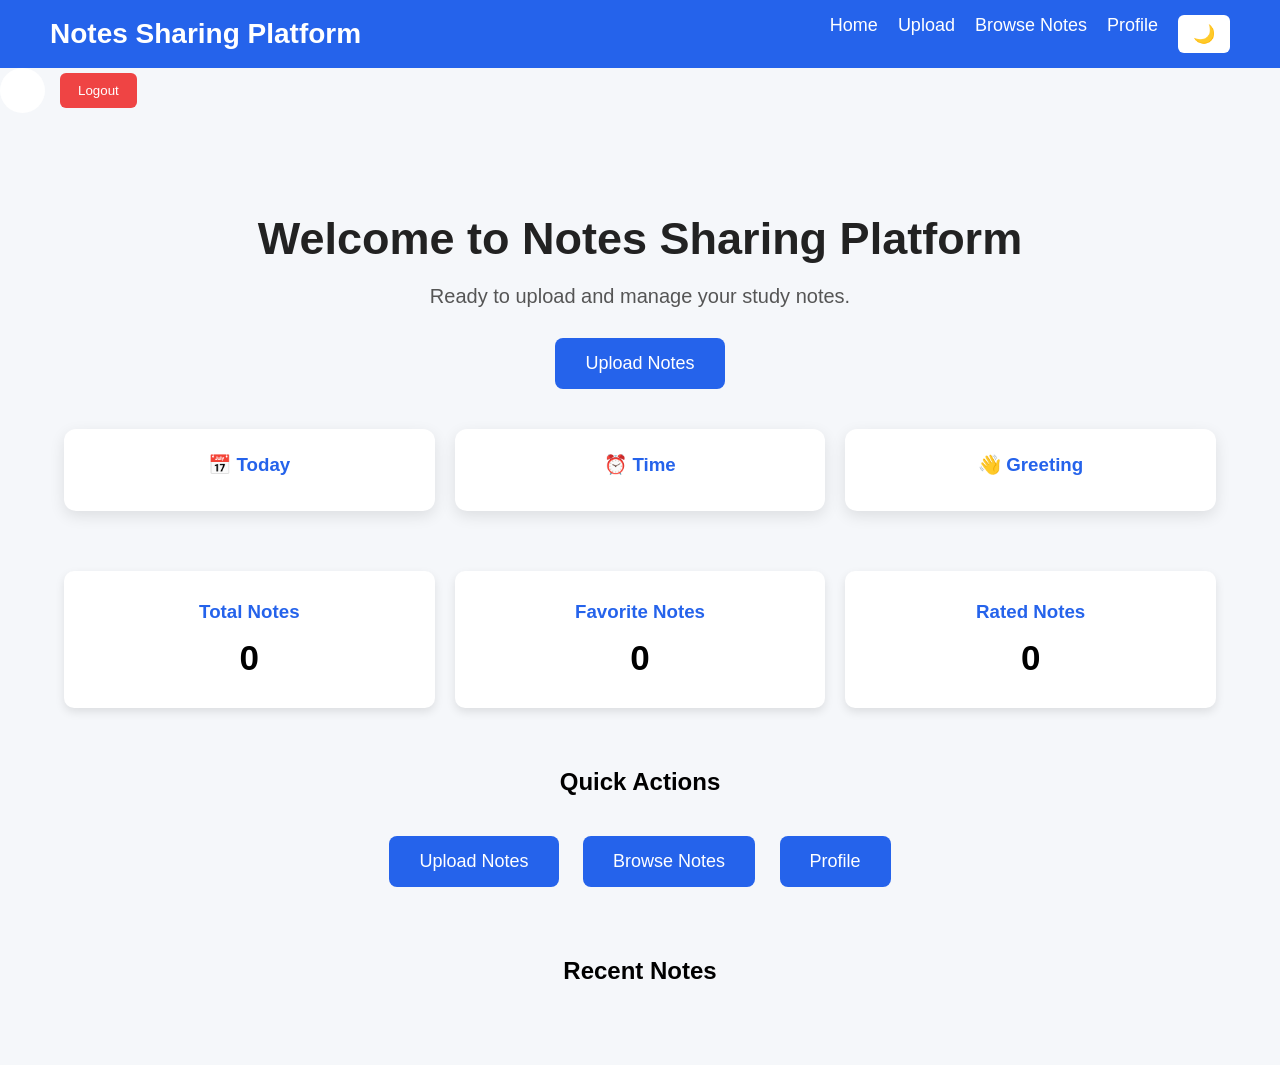
==== dashboard.html @ ea007bb2 "Lesson 17: Added live dashboard widgets" ====
<!DOCTYPE html>
<html lang="en">

<head>
    <meta charset="UTF-8">
    <meta name="viewport" content="width=device-width, initial-scale=1.0">
    <title>Dashboard</title>

    <link rel="stylesheet" href="dashboard.css">
</head>

<body>

    <!-- Navbar -->
    <nav class="navbar">

        <h2>Notes Sharing Platform</h2>

        <ul>

            <li><a href="dashboard.html">Home</a></li>

            <li><a href="upload.html">Upload</a></li>

            <li><a href="notes.html">Browse Notes</a></li>

            <li><a href="profile.html">Profile</a></li>

            <button id="themeBtn">🌙</button>
        </ul>
    </nav>

    <div class="user-box">

       <div id="avatar"></div>

       <button id="logoutBtn">Logout</button>

    </div>

    <!-- Hero Section -->

    <section class="hero">

    <h1 id="welcomeUser"></h1>

    <p>Ready to upload and manage your study notes.</p>

    <a href="upload.html" class="btn">
        Upload Notes
    </a>

</section>

<div class="info-section">

    <div class="info-card">

        <h3>📅 Today</h3>

        <p id="todayDate"></p>

    </div>

    <div class="info-card">

        <h3>⏰ Time</h3>

        <p id="liveTime"></p>

    </div>

    <div class="info-card">

        <h3>👋 Greeting</h3>

        <p id="greeting"></p>

    </div>

</div>

    <section class="stats">

    <div class="card">
        <h3>Total Notes</h3>
        <p id="totalNotes">0</p>
    </div>

    <div class="card">
        <h3>Favorite Notes</h3>
        <p id="favoriteNotes">0</p>
    </div>

    <div class="card">
        <h3>Rated Notes</h3>
        <p id="ratedNotes">0</p>
    </div>

</section>

<section class="actions">

    <h2>Quick Actions</h2>

    <div class="action-buttons">

        <a href="upload.html" class="btn">Upload Notes</a>

        <a href="notes.html" class="btn">Browse Notes</a>

        <a href="profile.html" class="btn">Profile</a>

    </div>

</section>

<section class="recent-notes">

    <h2>Recent Notes</h2>

    <div id="recentNotes"></div>

</section>

    <script src="dashboard.js"></script>

</body>

</html>
---- dashboard.css ----
/* Reset CSS */

*{
    margin:0;
    padding:0;
    box-sizing:border-box;
}

/* Body */

body{
    font-family:Arial, sans-serif;
    background:#f5f7fa;
}

/* Navbar */

.navbar{
    display:flex;
    justify-content:space-between;
    align-items:center;
    background:#2563eb;
    color:white;
    padding:15px 50px;
}

/* Website Title */

.navbar h2{
    font-size:28px;
}

/* Menu */

.navbar ul{
    display:flex;
    list-style:none;
}

/* Menu Item */

.navbar ul li{
    margin-left:20px;
}

/* Menu Link */

.navbar ul li a{
    color:white;
    text-decoration:none;
    font-size:18px;
    transition:.3s;
}

/* Hover Effect */

.navbar ul li a:hover{
    color:#ffd700;
}

/* Hero Section */

.hero{
    text-align:center;
    margin-top:100px;
}

/* Heading */

.hero h1{
    font-size:45px;
    color:#222;
    margin-bottom:20px;
}

/* Paragraph */

.hero p{
    font-size:20px;
    color:#555;
    margin-bottom:30px;
}

/* Button */

.btn{
    display:inline-block;
    background:#2563eb;
    color:white;
    text-decoration:none;
    padding:15px 30px;
    border-radius:8px;
    font-size:18px;
    transition:.3s;
}

/* Button Hover */

.btn:hover{
    background:#1d4ed8;
}

/* Statistics Section */

.stats{
    width:90%;
    margin:60px auto;
    display:flex;
    justify-content:space-around;
    gap:20px;
}

/* Card */

.card{
    flex:1;
    background:white;
    padding:30px;
    text-align:center;
    border-radius:10px;
    box-shadow:0 4px 10px rgba(0,0,0,.1);
}

.card h3{
    color:#2563eb;
    margin-bottom:15px;
}

.card p{
    font-size:35px;
    font-weight:bold;
}

/* Quick Actions */

.actions{
    text-align:center;
    margin-bottom:60px;
}

.action-buttons{
    margin-top:30px;
}

.action-buttons .btn{
    margin:10px;
}

/* Recent Notes */

.recent-notes{

    width:90%;
    margin:50px auto;

}

.recent-notes h2{

    text-align:center;

    margin-bottom:30px;

}

#recentNotes{

    display:flex;

    gap:20px;

    justify-content:center;

    flex-wrap:wrap;

}

.note-box{

    width:280px;

    background:white;

    padding:20px;

    border-radius:10px;

    box-shadow:0 4px 10px rgba(0,0,0,.1);

    transition:.3s;

}

.note-box:hover{

    transform:translateY(-8px);

}

.note-box h3{

    color:#2563eb;

    margin-bottom:10px;

}

.note-box p{

    color:#555;

}

/* Dark Mode Button */

#themeBtn{

    background:white;

    color:#2563eb;

    border:none;

    padding:8px 15px;

    border-radius:6px;

    cursor:pointer;

    margin-left:20px;

    font-size:18px;

}

#themeBtn:hover{

    background:#ddd;

}

.dark{

    background:#1e1e1e;

    color:white;

}

.dark .card,
.dark .note-box{

    background:#2d2d2d;

    color:white;

}

.dark nav{

    background:#111;

}

.dark h1,
.dark h2,
.dark h3,
.dark p{

    color:white;

}

.user-box{

    display:flex;

    align-items:center;

    gap:15px;

}

#avatar{

    width:45px;

    height:45px;

    border-radius:50%;

    background:white;

    color:#2563eb;

    display:flex;

    justify-content:center;

    align-items:center;

    font-size:22px;

    font-weight:bold;

}

#logoutBtn{

    padding:10px 18px;

    border:none;

    border-radius:6px;

    background:#ef4444;

    color:white;

    cursor:pointer;

}

#logoutBtn:hover{

    background:#dc2626;

}

.info-section{

    width:90%;
    margin:40px auto;

    display:grid;

    grid-template-columns:repeat(3,1fr);

    gap:20px;

}

.info-card{

    background:white;

    padding:25px;

    border-radius:12px;

    text-align:center;

    box-shadow:0 5px 15px rgba(0,0,0,.1);

}

.info-card h3{

    color:#2563eb;

    margin-bottom:10px;

}

.info-card p{

    font-size:20px;

    font-weight:bold;

}
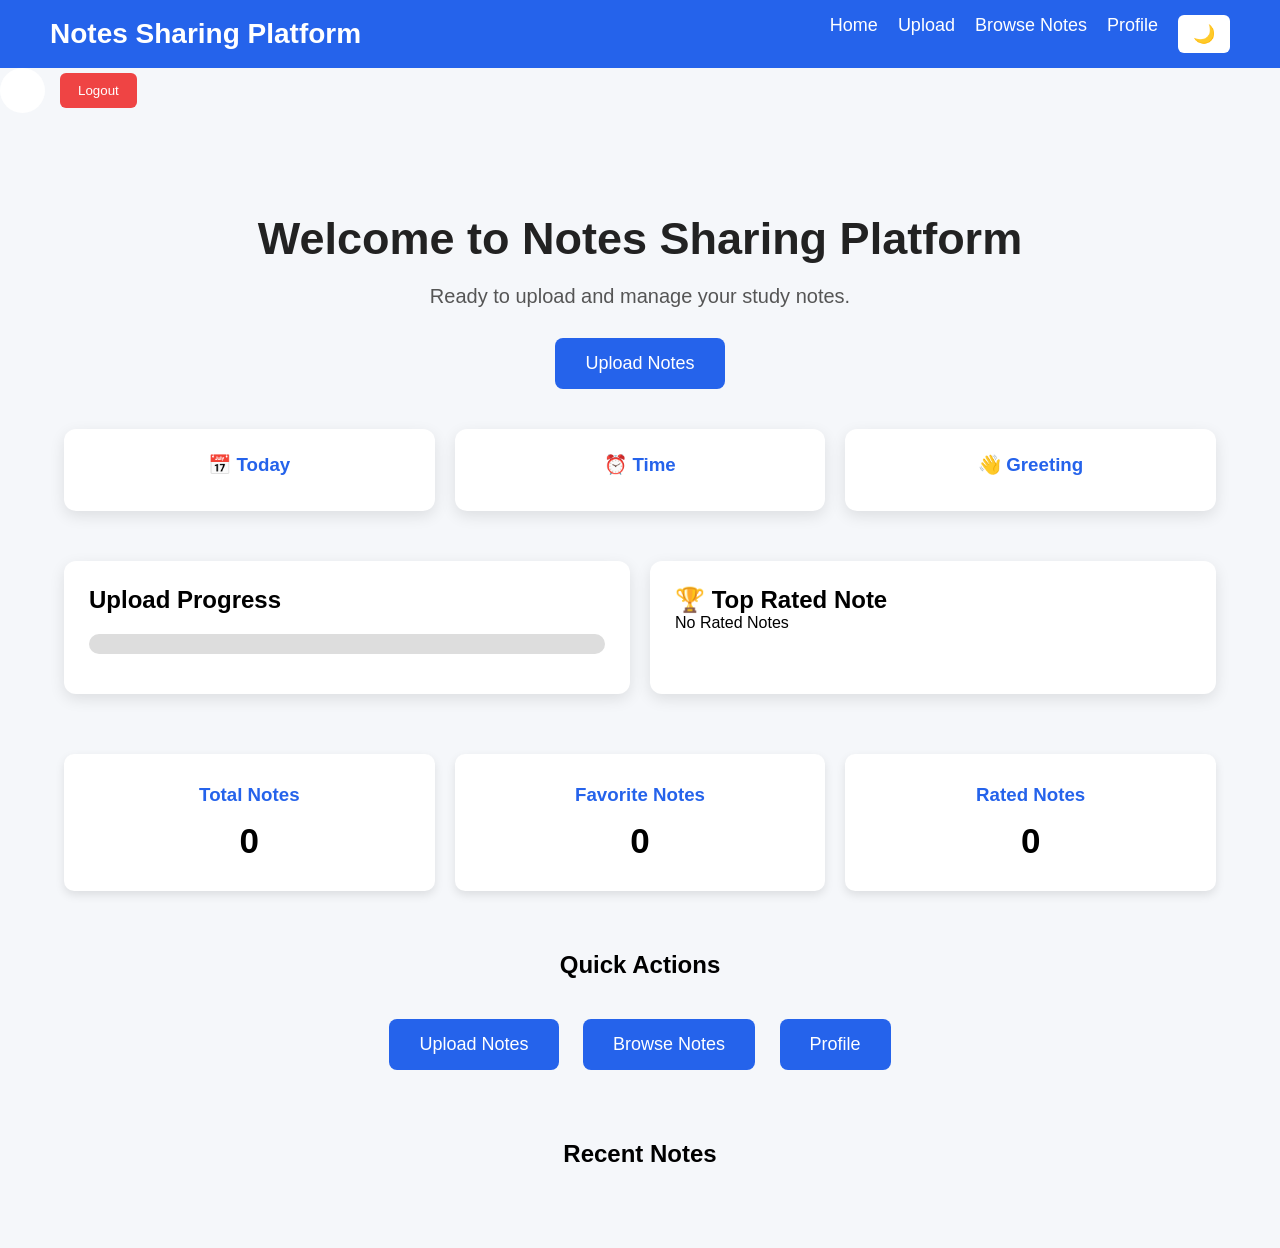
==== commit e5b20226: "Completed frontend dashboard and notes features" ====
--- a/dashboard.html
+++ b/dashboard.html
@@ -80,6 +80,36 @@
 
 </div>
 
+<section class="progress-section">
+
+    <div class="progress-card">
+
+        <h2>Upload Progress</h2>
+
+        <div class="progress">
+
+            <div id="progressBar"></div>
+
+        </div>
+
+        <p id="progressText"></p>
+
+    </div>
+
+    <div class="top-note">
+
+        <h2>🏆 Top Rated Note</h2>
+
+        <div id="topRatedNote">
+
+            No Rated Notes
+
+        </div>
+
+    </div>
+
+</section>
+
     <section class="stats">
 
     <div class="card">
--- a/dashboard.css
+++ b/dashboard.css
@@ -368,4 +368,71 @@
 
     font-weight:bold;
 
+}
+
+/* Progress Section */
+
+.progress-section{
+
+    width:90%;
+
+    margin:50px auto;
+
+    display:grid;
+
+    grid-template-columns:1fr 1fr;
+
+    gap:20px;
+
+}
+
+.progress-card,
+.top-note{
+
+    background:white;
+
+    padding:25px;
+
+    border-radius:12px;
+
+    box-shadow:0 5px 15px rgba(0,0,0,.1);
+
+}
+
+/* Progress Bar */
+
+.progress{
+
+    width:100%;
+
+    height:20px;
+
+    background:#ddd;
+
+    border-radius:20px;
+
+    margin-top:20px;
+
+    overflow:hidden;
+
+}
+
+#progressBar{
+
+    width:0%;
+
+    height:100%;
+
+    background:#22c55e;
+
+    transition:1s;
+
+}
+
+#progressText{
+
+    margin-top:15px;
+
+    font-weight:bold;
+
 }
